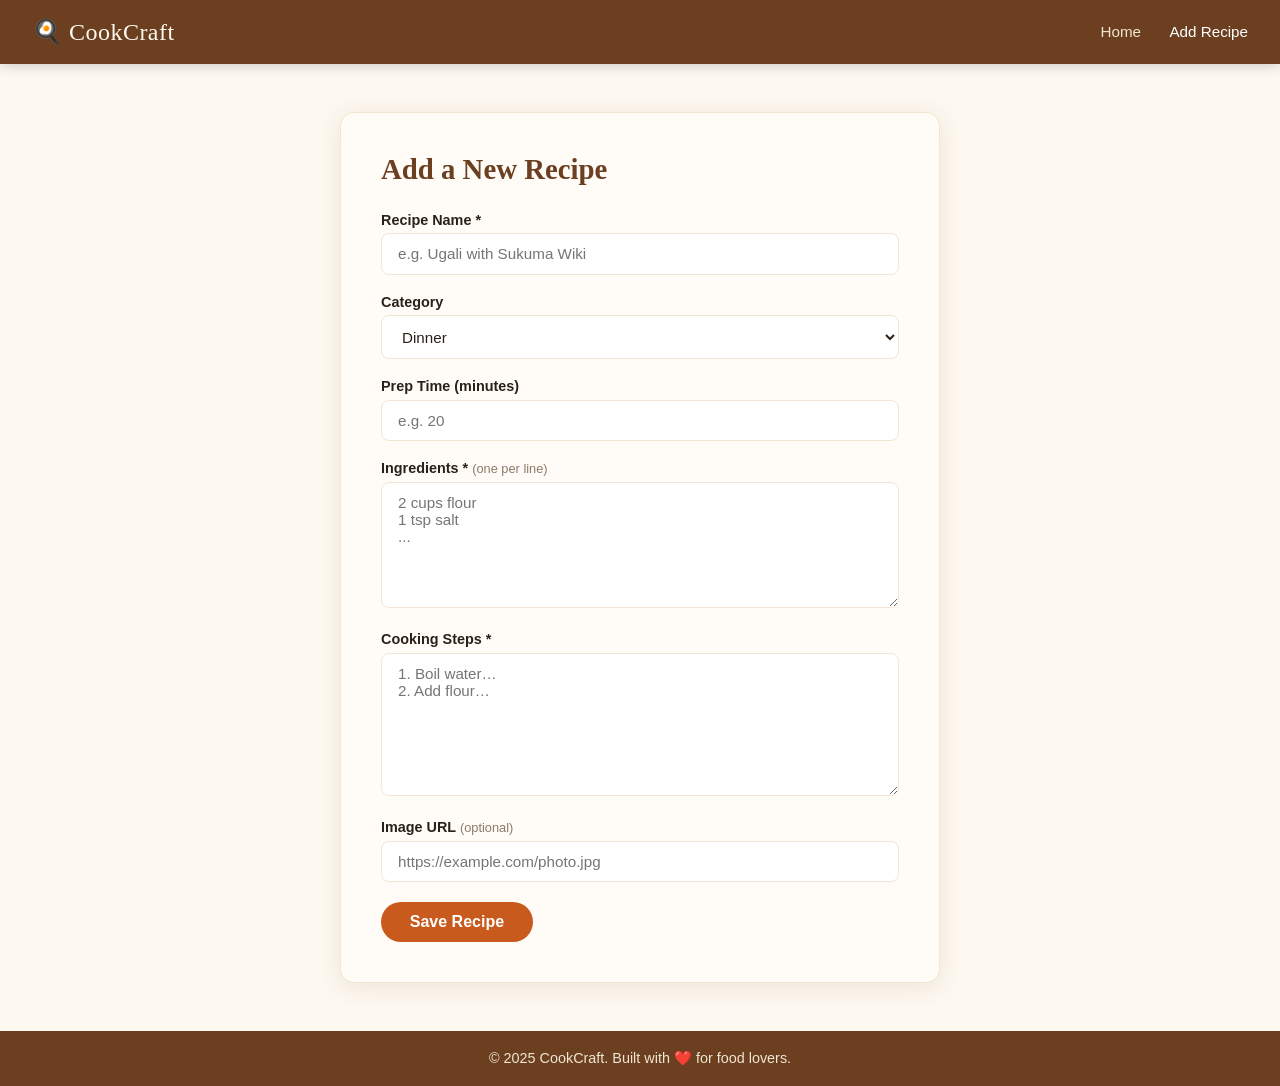
==== add-recipe.html @ be3c9320 "first commit" ====
<!DOCTYPE html>
<html lang="en">
<head>
  <meta charset="UTF-8" />
  <meta name="viewport" content="width=device-width, initial-scale=1.0"/>
  <title>Add Recipe – CookCraft</title>
  <link rel="stylesheet" href="style.css"/>
</head>
<body>

  <header>
    <div class="logo">🍳 CookCraft</div>
    <nav>
      <a href="index.html">Home</a>
      <a href="add-recipe.html" class="active">Add Recipe</a>
    </nav>
  </header>

  <main class="form-page">
    <div class="form-card">
      <h2>Add a New Recipe</h2>

      <div id="formMsg" class="form-msg hidden"></div>

      <div class="field">
        <label for="title">Recipe Name *</label>
        <input type="text" id="title" placeholder="e.g. Ugali with Sukuma Wiki"/>
      </div>

      <div class="field">
        <label for="category">Category</label>
        <select id="category">
          <option value="Breakfast">Breakfast</option>
          <option value="Lunch">Lunch</option>
          <option value="Dinner" selected>Dinner</option>
          <option value="Snack">Snack</option>
          <option value="Dessert">Dessert</option>
        </select>
      </div>

      <div class="field">
        <label for="prep">Prep Time (minutes)</label>
        <input type="number" id="prep" placeholder="e.g. 20" min="1"/>
      </div>

      <div class="field">
        <label for="ingredients">Ingredients * <span class="hint">(one per line)</span></label>
        <textarea id="ingredients" rows="6" placeholder="2 cups flour&#10;1 tsp salt&#10;..."></textarea>
      </div>

      <div class="field">
        <label for="steps">Cooking Steps *</label>
        <textarea id="steps" rows="7" placeholder="1. Boil water…&#10;2. Add flour…"></textarea>
      </div>

      <div class="field">
        <label for="imageUrl">Image URL <span class="hint">(optional)</span></label>
        <input type="url" id="imageUrl" placeholder="https://example.com/photo.jpg"/>
      </div>

      <button class="btn-primary" onclick="submitRecipe()">Save Recipe</button>
    </div>
  </main>

  <footer>
    <p>&copy; 2025 CookCraft. Built with ❤️ for food lovers.</p>
  </footer>

  <script src="app.js"></script>
</body>
</html>
---- style.css ----
/* ── Reset & Base ─────────────────────────────────── */
*, *::before, *::after { box-sizing: border-box; margin: 0; padding: 0; }

@import url('https://fonts.googleapis.com/css2?family=Playfair+Display:wght@600;700&family=DM+Sans:wght@400;500&display=swap');

:root {
  --cream:   #FDF8F0;
  --sand:    #F0E6D3;
  --brown:   #6B3F1F;
  --spice:   #C85A1E;
  --herb:    #3A7D44;
  --charcoal:#2A2118;
  --muted:   #8C7B69;
  --card-bg: #FFFCF7;
  --radius:  14px;
  --shadow:  0 4px 24px rgba(107,63,31,.10);
}

body {
  font-family: 'DM Sans', sans-serif;
  background: var(--cream);
  color: var(--charcoal);
  min-height: 100vh;
  display: flex;
  flex-direction: column;
}

/* ── Header ───────────────────────────────────────── */
header {
  background: var(--brown);
  padding: 0 2rem;
  display: flex;
  align-items: center;
  justify-content: space-between;
  height: 64px;
  position: sticky;
  top: 0;
  z-index: 100;
  box-shadow: 0 2px 12px rgba(0,0,0,.18);
}

.logo {
  font-family: 'Playfair Display', serif;
  font-size: 1.5rem;
  color: var(--cream);
  letter-spacing: .02em;
}

nav a {
  color: var(--sand);
  text-decoration: none;
  margin-left: 1.5rem;
  font-size: .95rem;
  font-weight: 500;
  transition: color .2s;
}
nav a:hover, nav a.active { color: #fff; }

/* ── Hero ─────────────────────────────────────────── */
.hero {
  text-align: center;
  padding: 4rem 1.5rem 2.5rem;
  background: linear-gradient(135deg, #FDF8F0 0%, #F5E9D5 100%);
  border-bottom: 2px solid var(--sand);
}

.hero h1 {
  font-family: 'Playfair Display', serif;
  font-size: clamp(2rem, 5vw, 3.2rem);
  color: var(--brown);
  margin-bottom: .6rem;
}

.hero p {
  color: var(--muted);
  font-size: 1.1rem;
  margin-bottom: 1.6rem;
}

/* ── Buttons ──────────────────────────────────────── */
.btn-primary {
  display: inline-block;
  background: var(--spice);
  color: #fff;
  padding: .7rem 1.8rem;
  border-radius: 50px;
  text-decoration: none;
  font-weight: 600;
  font-size: 1rem;
  border: none;
  cursor: pointer;
  transition: background .2s, transform .15s;
}
.btn-primary:hover { background: #a6481a; transform: translateY(-2px); }

.btn-delete {
  background: transparent;
  border: 1px solid #d9534f;
  color: #d9534f;
  padding: .45rem 1.2rem;
  border-radius: 50px;
  cursor: pointer;
  font-size: .9rem;
  font-weight: 500;
  transition: all .2s;
}
.btn-delete:hover { background: #d9534f; color: #fff; }

/* ── Search ───────────────────────────────────────── */
.search-bar {
  display: flex;
  justify-content: center;
  padding: 1.8rem 1.5rem 1rem;
}

.search-bar input {
  width: 100%;
  max-width: 520px;
  padding: .75rem 1.2rem;
  border: 2px solid var(--sand);
  border-radius: 50px;
  font-size: 1rem;
  font-family: 'DM Sans', sans-serif;
  background: #fff;
  outline: none;
  transition: border-color .2s;
}
.search-bar input:focus { border-color: var(--spice); }

/* ── Recipe Grid ──────────────────────────────────── */
.recipe-grid {
  display: grid;
  grid-template-columns: repeat(auto-fill, minmax(280px, 1fr));
  gap: 1.5rem;
  padding: 1rem 2rem 3rem;
  max-width: 1100px;
  margin: 0 auto;
  width: 100%;
}

/* ── Recipe Card ──────────────────────────────────── */
.card {
  background: var(--card-bg);
  border-radius: var(--radius);
  box-shadow: var(--shadow);
  overflow: hidden;
  cursor: pointer;
  transition: transform .2s, box-shadow .2s;
  border: 1px solid var(--sand);
}
.card:hover { transform: translateY(-4px); box-shadow: 0 8px 32px rgba(107,63,31,.15); }

.card-img {
  width: 100%;
  height: 180px;
  object-fit: cover;
  background: var(--sand);
  display: flex;
  align-items: center;
  justify-content: center;
  font-size: 3.5rem;
}

.card-img img { width: 100%; height: 100%; object-fit: cover; }

.card-body { padding: 1rem 1.2rem 1.2rem; }

.card-cat {
  display: inline-block;
  background: var(--sand);
  color: var(--brown);
  font-size: .75rem;
  font-weight: 600;
  text-transform: uppercase;
  letter-spacing: .06em;
  padding: .2rem .7rem;
  border-radius: 50px;
  margin-bottom: .5rem;
}

.card-title {
  font-family: 'Playfair Display', serif;
  font-size: 1.15rem;
  color: var(--charcoal);
  margin-bottom: .3rem;
}

.card-meta {
  color: var(--muted);
  font-size: .85rem;
}

/* ── Form Page ────────────────────────────────────── */
.form-page {
  display: flex;
  justify-content: center;
  padding: 3rem 1.5rem;
}

.form-card {
  background: var(--card-bg);
  border-radius: var(--radius);
  box-shadow: var(--shadow);
  padding: 2.5rem;
  width: 100%;
  max-width: 600px;
  border: 1px solid var(--sand);
}

.form-card h2 {
  font-family: 'Playfair Display', serif;
  font-size: 1.8rem;
  color: var(--brown);
  margin-bottom: 1.6rem;
}

.field {
  margin-bottom: 1.2rem;
}

.field label {
  display: block;
  font-weight: 600;
  font-size: .9rem;
  margin-bottom: .35rem;
  color: var(--charcoal);
}

.field .hint {
  font-weight: 400;
  color: var(--muted);
  font-size: .8rem;
}

.field input,
.field select,
.field textarea {
  width: 100%;
  padding: .7rem 1rem;
  border: 1.5px solid var(--sand);
  border-radius: 8px;
  font-family: 'DM Sans', sans-serif;
  font-size: .95rem;
  background: #fff;
  color: var(--charcoal);
  transition: border-color .2s;
  outline: none;
  resize: vertical;
}
.field input:focus,
.field select:focus,
.field textarea:focus { border-color: var(--spice); }

.form-msg {
  padding: .75rem 1rem;
  border-radius: 8px;
  margin-bottom: 1.2rem;
  font-size: .9rem;
  font-weight: 500;
}
.form-msg.success { background: #e6f4ea; color: #2d6a37; }
.form-msg.error   { background: #fde8e8; color: #b91c1c; }
.hidden { display: none; }

/* ── Detail Page ──────────────────────────────────── */
.detail-page {
  max-width: 760px;
  margin: 3rem auto;
  padding: 0 1.5rem 3rem;
}

.detail-hero-img {
  width: 100%;
  height: 320px;
  object-fit: cover;
  border-radius: var(--radius);
  margin-bottom: 1.8rem;
  background: var(--sand);
  display: flex;
  align-items: center;
  justify-content: center;
  font-size: 6rem;
}
.detail-hero-img img { width:100%; height:100%; object-fit:cover; border-radius:var(--radius); }

.detail-cat {
  display: inline-block;
  background: var(--spice);
  color: #fff;
  font-size: .78rem;
  font-weight: 700;
  text-transform: uppercase;
  letter-spacing: .08em;
  padding: .25rem .85rem;
  border-radius: 50px;
  margin-bottom: .7rem;
}

.detail-title {
  font-family: 'Playfair Display', serif;
  font-size: clamp(1.8rem, 4vw, 2.6rem);
  color: var(--brown);
  margin-bottom: .4rem;
}

.detail-meta {
  color: var(--muted);
  font-size: .95rem;
  margin-bottom: 2rem;
}

.section-heading {
  font-family: 'Playfair Display', serif;
  font-size: 1.3rem;
  color: var(--charcoal);
  margin-bottom: .8rem;
  padding-bottom: .4rem;
  border-bottom: 2px solid var(--sand);
}

.ingredients-list {
  list-style: none;
  margin-bottom: 2rem;
}
.ingredients-list li {
  padding: .45rem 0;
  border-bottom: 1px dashed var(--sand);
  font-size: .98rem;
  display: flex;
  align-items: center;
  gap: .5rem;
}
.ingredients-list li::before { content: "🌿"; font-size: .8rem; }

.steps-list {
  list-style: none;
  counter-reset: steps;
  margin-bottom: 2rem;
}
.steps-list li {
  counter-increment: steps;
  padding: .7rem 0 .7rem 3rem;
  border-bottom: 1px solid var(--sand);
  font-size: .98rem;
  position: relative;
}
.steps-list li::before {
  content: counter(steps);
  position: absolute;
  left: 0;
  top: .65rem;
  width: 1.8rem;
  height: 1.8rem;
  background: var(--spice);
  color: #fff;
  border-radius: 50%;
  display: flex;
  align-items: center;
  justify-content: center;
  font-size: .8rem;
  font-weight: 700;
}

.detail-actions {
  margin-top: 2rem;
  display: flex;
  gap: 1rem;
}

/* ── Empty State ──────────────────────────────────── */
.empty-state {
  grid-column: 1/-1;
  text-align: center;
  padding: 4rem 1rem;
  color: var(--muted);
}
.empty-state p { font-size: 1.1rem; margin-top: .5rem; }

/* ── Footer ───────────────────────────────────────── */
footer {
  margin-top: auto;
  background: var(--brown);
  color: var(--sand);
  text-align: center;
  padding: 1.2rem;
  font-size: .9rem;
}
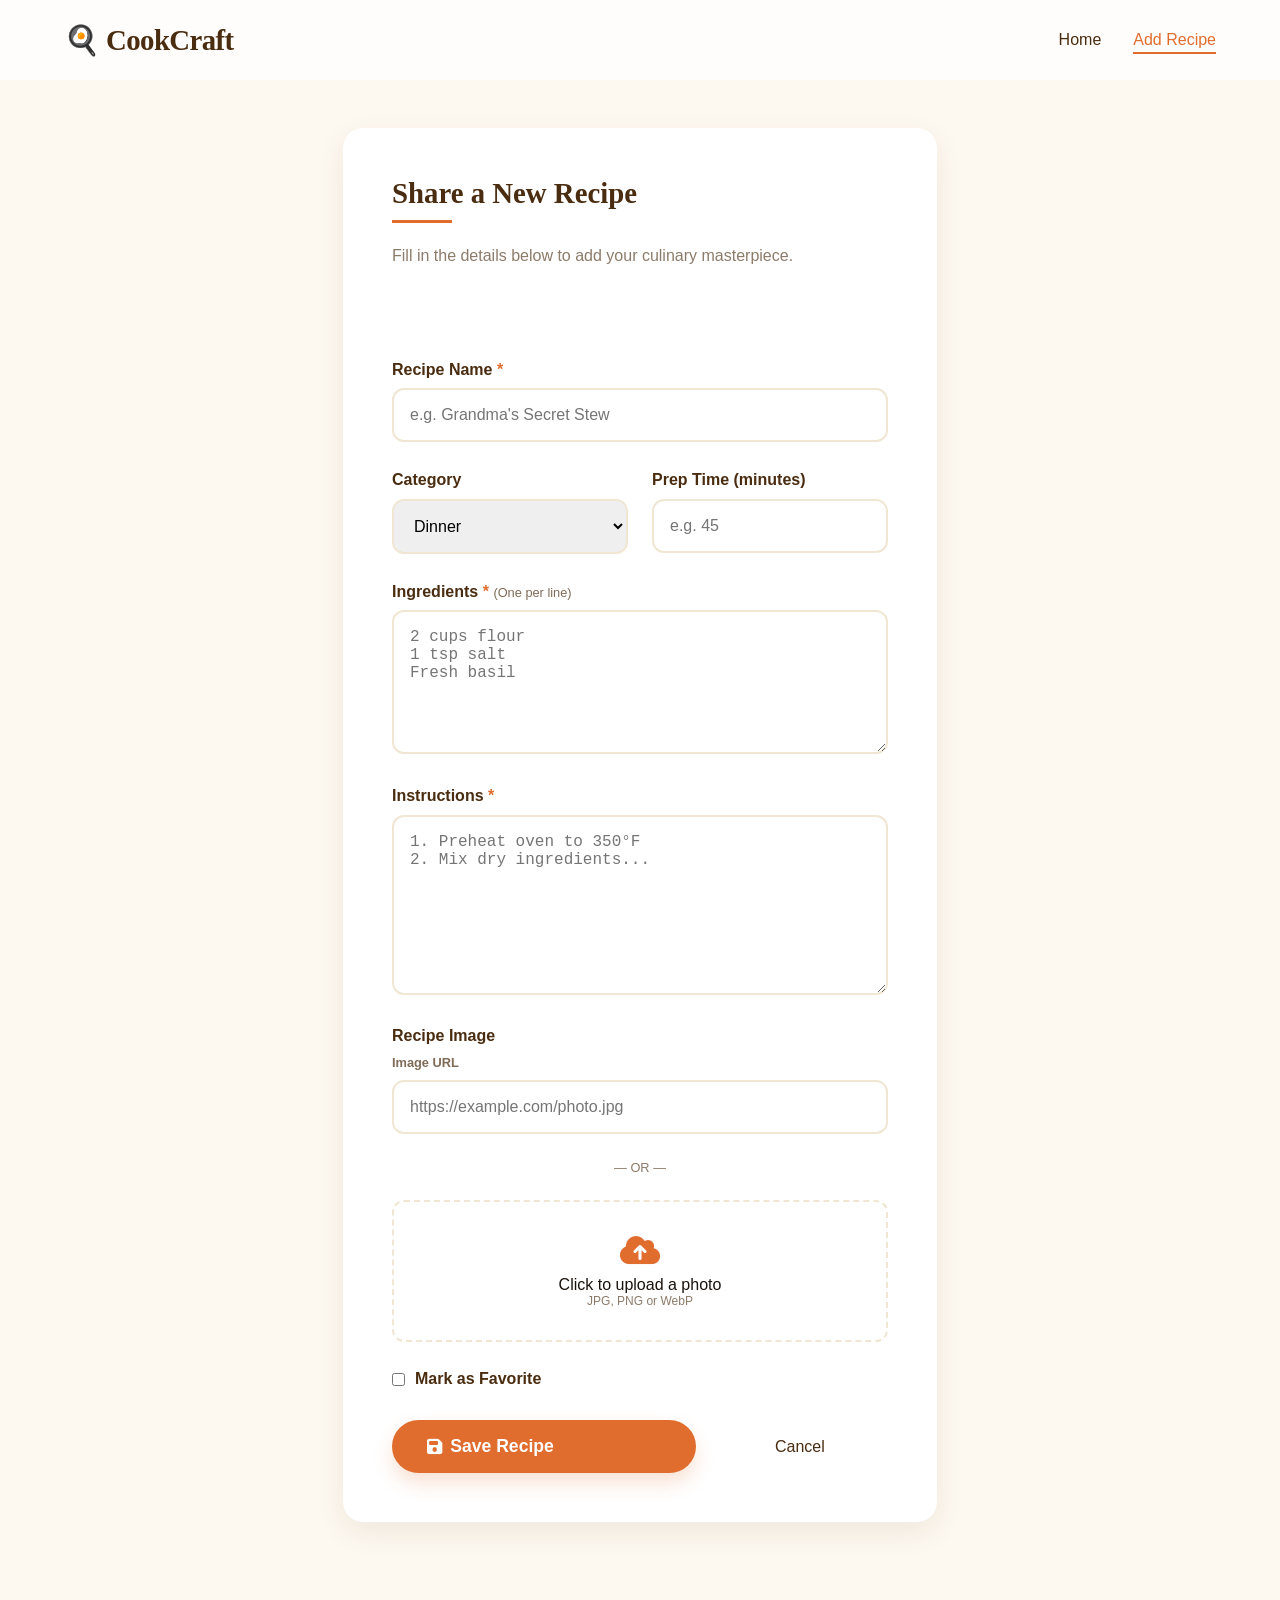
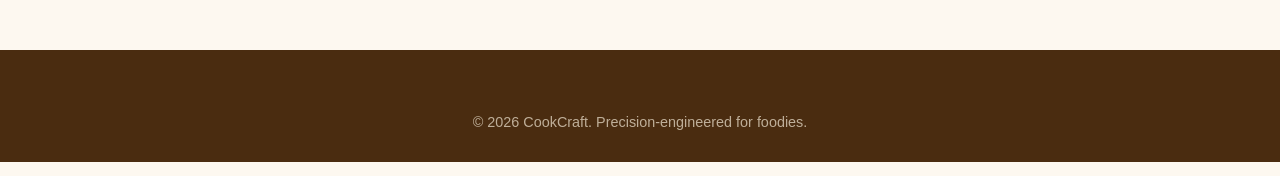
==== commit 924b65f8: "full code" ====
--- a/add-recipe.html
+++ b/add-recipe.html
@@ -3,8 +3,9 @@
 <head>
   <meta charset="UTF-8" />
   <meta name="viewport" content="width=device-width, initial-scale=1.0"/>
-  <title>Add Recipe – CookCraft</title>
+  <title>Create Recipe – CookCraft</title>
   <link rel="stylesheet" href="style.css"/>
+  <link rel="stylesheet" href="https://cdnjs.cloudflare.com/ajax/libs/font-awesome/6.4.0/css/all.min.css" />
 </head>
 <body>
 
@@ -16,56 +17,114 @@
     </nav>
   </header>
 
-  <main class="form-page">
+  <main class="detail-page" style="max-width: 800px;">
     <div class="form-card">
-      <h2>Add a New Recipe</h2>
+      <h2 class="section-heading" id="formTitle">Share a New Recipe</h2>
+      <p style="color: var(--muted); margin-bottom: 2rem;">Fill in the details below to add your culinary masterpiece.</p>
 
-      <div id="formMsg" class="form-msg hidden"></div>
+      <div id="formMsg" class="form-msg hidden" style="margin-bottom: 2rem; padding: 1rem; border-radius: 10px;"></div>
 
-      <div class="field">
-        <label for="title">Recipe Name *</label>
-        <input type="text" id="title" placeholder="e.g. Ugali with Sukuma Wiki"/>
-      </div>
+      <form id="recipeForm" onsubmit="event.preventDefault(); submitRecipe();">
+        <input type="hidden" id="recipeId" value=""/>
 
-      <div class="field">
-        <label for="category">Category</label>
-        <select id="category">
-          <option value="Breakfast">Breakfast</option>
-          <option value="Lunch">Lunch</option>
-          <option value="Dinner" selected>Dinner</option>
-          <option value="Snack">Snack</option>
-          <option value="Dessert">Dessert</option>
-        </select>
-      </div>
+        <div class="field">
+          <label for="title">Recipe Name <span style="color:var(--spice)">*</span></label>
+          <input type="text" id="title" placeholder="e.g. Grandma's Secret Stew" required/>
+        </div>
 
-      <div class="field">
-        <label for="prep">Prep Time (minutes)</label>
-        <input type="number" id="prep" placeholder="e.g. 20" min="1"/>
-      </div>
+        <div style="display: grid; grid-template-columns: 1fr 1fr; gap: 1.5rem;">
+          <div class="field">
+            <label for="category">Category</label>
+            <select id="category">
+              <option value="Breakfast">Breakfast</option>
+              <option value="Lunch">Lunch</option>
+              <option value="Dinner" selected>Dinner</option>
+              <option value="Snack">Snack</option>
+              <option value="Dessert">Dessert</option>
+            </select>
+          </div>
+          <div class="field">
+            <label for="prep">Prep Time (minutes)</label>
+            <input type="number" id="prep" placeholder="e.g. 45" min="1"/>
+          </div>
+        </div>
 
-      <div class="field">
-        <label for="ingredients">Ingredients * <span class="hint">(one per line)</span></label>
-        <textarea id="ingredients" rows="6" placeholder="2 cups flour&#10;1 tsp salt&#10;..."></textarea>
-      </div>
+        <div class="field">
+          <label for="ingredients">Ingredients <span style="color:var(--spice)">*</span> <span style="font-size:0.8rem; font-weight:400; opacity:0.7;">(One per line)</span></label>
+          <textarea id="ingredients" rows="6" placeholder="2 cups flour&#10;1 tsp salt&#10;Fresh basil" required></textarea>
+        </div>
 
-      <div class="field">
-        <label for="steps">Cooking Steps *</label>
-        <textarea id="steps" rows="7" placeholder="1. Boil water…&#10;2. Add flour…"></textarea>
-      </div>
+        <div class="field">
+          <label for="steps">Instructions <span style="color:var(--spice)">*</span></label>
+          <textarea id="steps" rows="8" placeholder="1. Preheat oven to 350°F&#10;2. Mix dry ingredients..." required></textarea>
+        </div>
 
-      <div class="field">
-        <label for="imageUrl">Image URL <span class="hint">(optional)</span></label>
-        <input type="url" id="imageUrl" placeholder="https://example.com/photo.jpg"/>
-      </div>
+        <div class="field">
+          <label>Recipe Image</label>
+          <div style="display: flex; gap: 1rem; flex-direction: column;">
+            <div id="urlInputContainer">
+              <label style="font-size: 0.8rem; opacity: 0.7;">Image URL</label>
+              <input type="url" id="imageUrl" placeholder="https://example.com/photo.jpg"/>
+            </div>
+            
+            <div style="text-align: center; margin: 0.5rem 0;">
+              <span style="font-size: 0.8rem; color: var(--muted);">— OR —</span>
+            </div>
 
-      <button class="btn-primary" onclick="submitRecipe()">Save Recipe</button>
+            <div class="upload-area" onclick="document.getElementById('imageFile').click()">
+              <i class="fa-solid fa-cloud-arrow-up fa-2x" style="color: var(--spice); margin-bottom: 10px;"></i>
+              <p>Click to upload a photo</p>
+              <p style="font-size: 0.75rem; color: var(--muted);">JPG, PNG or WebP</p>
+              <input type="file" id="imageFile" accept="image/*" style="display:none" onchange="previewUpload(this)"/>
+            </div>
+            <div id="uploadPreview" style="display:none; margin-top: 1rem; border-radius: 10px; overflow: hidden; height: 150px; border: 1px solid var(--sand);">
+                <img id="previewImg" src="" style="width:100%; height:100%; object-fit:cover;"/>
+            </div>
+          </div>
+        </div>
+
+        <div class="field" style="display: flex; align-items: center; gap: 10px;">
+          <input type="checkbox" id="favorite" style="width: auto;"/>
+          <label for="favorite" style="margin-bottom: 0;">Mark as Favorite</label>
+        </div>
+
+        <div style="display: flex; gap: 1rem; margin-top: 2rem;">
+          <button type="submit" class="btn-primary" style="flex: 2;">
+            <i class="fa-solid fa-save"></i> <span id="submitBtnText">Save Recipe</span>
+          </button>
+          <a href="index.html" class="btn-secondary" style="flex: 1; text-align: center; text-decoration: none; display: flex; align-items:center; justify-content:center;">Cancel</a>
+        </div>
+      </form>
     </div>
   </main>
 
   <footer>
-    <p>&copy; 2025 CookCraft. Built with ❤️ for food lovers.</p>
+    <p>&copy; 2026 CookCraft. Precision-engineered for foodies.</p>
   </footer>
 
   <script src="app.js"></script>
+  <script>
+    function previewUpload(input) {
+      if (input.files && input.files[0]) {
+        const reader = new FileReader();
+        reader.onload = function(e) {
+          document.getElementById('previewImg').src = e.target.result;
+          document.getElementById('uploadPreview').style.display = 'block';
+          document.getElementById('imageUrl').value = ''; // Clear URL if uploading file
+        }
+        reader.readAsDataURL(input.files[0]);
+      }
+    }
+    
+    // Check if we are in Edit mode
+    const params = new URLSearchParams(window.location.search);
+    const editId = params.get('edit');
+    if (editId) {
+        document.getElementById('formTitle').textContent = 'Refine Your Recipe';
+        document.getElementById('submitBtnText').textContent = 'Update Recipe';
+        document.title = 'Edit Recipe – CookCraft';
+        // Logic to load data is in app.js
+    }
+  </script>
 </body>
 </html>
--- a/style.css
+++ b/style.css
@@ -1,387 +1,473 @@
 /* ── Reset & Base ─────────────────────────────────── */
 *, *::before, *::after { box-sizing: border-box; margin: 0; padding: 0; }
 
-@import url('https://fonts.googleapis.com/css2?family=Playfair+Display:wght@600;700&family=DM+Sans:wght@400;500&display=swap');
+@import url('https://fonts.googleapis.com/css2?family=Outfit:wght@300;400;500;600;700&family=Playfair+Display:wght@600;700;800&display=swap');
 
 :root {
   --cream:   #FDF8F0;
   --sand:    #F0E6D3;
-  --brown:   #6B3F1F;
-  --spice:   #C85A1E;
-  --herb:    #3A7D44;
-  --charcoal:#2A2118;
+  --brown:   #4A2C10;
+  --spice:   #E06C2E;
+  --spice-hover: #C55823;
+  --herb:    #2D6A4F;
+  --charcoal:#1A130D;
   --muted:   #8C7B69;
-  --card-bg: #FFFCF7;
-  --radius:  14px;
-  --shadow:  0 4px 24px rgba(107,63,31,.10);
+  --white:   #ffffff;
+  --glass:   rgba(255, 255, 255, 0.7);
+  --glass-border: rgba(255, 255, 255, 0.4);
+  --radius:  20px;
+  --shadow:  0 10px 30px rgba(74, 44, 16, 0.08);
+  --transition: all 0.3s cubic-bezier(0.4, 0, 0.2, 1);
 }
 
 body {
-  font-family: 'DM Sans', sans-serif;
+  font-family: 'Outfit', sans-serif;
   background: var(--cream);
   color: var(--charcoal);
   min-height: 100vh;
   display: flex;
   flex-direction: column;
-}
+  overflow-x: hidden;
+}
+
+/* ── Custom Scrollbar ────────────────────────────── */
+::-webkit-scrollbar { width: 8px; }
+::-webkit-scrollbar-track { background: var(--cream); }
+::-webkit-scrollbar-thumb { background: var(--sand); border-radius: 10px; }
+::-webkit-scrollbar-thumb:hover { background: var(--muted); }
 
 /* ── Header ───────────────────────────────────────── */
 header {
-  background: var(--brown);
-  padding: 0 2rem;
+  background: var(--glass);
+  backdrop-filter: blur(12px);
+  -webkit-backdrop-filter: blur(12px);
+  padding: 0 5%;
   display: flex;
   align-items: center;
   justify-content: space-between;
-  height: 64px;
+  height: 80px;
   position: sticky;
   top: 0;
-  z-index: 100;
-  box-shadow: 0 2px 12px rgba(0,0,0,.18);
+  z-index: 1000;
+  border-bottom: 1px solid var(--glass-border);
 }
 
 .logo {
   font-family: 'Playfair Display', serif;
-  font-size: 1.5rem;
-  color: var(--cream);
-  letter-spacing: .02em;
-}
-
+  font-size: 1.8rem;
+  font-weight: 800;
+  color: var(--brown);
+  letter-spacing: -0.02em;
+  display: flex;
+  align-items: center;
+  gap: 10px;
+}
+
+nav { display: flex; gap: 2rem; }
 nav a {
-  color: var(--sand);
+  color: var(--brown);
   text-decoration: none;
-  margin-left: 1.5rem;
-  font-size: .95rem;
+  font-size: 1rem;
   font-weight: 500;
-  transition: color .2s;
-}
-nav a:hover, nav a.active { color: #fff; }
+  position: relative;
+  transition: var(--transition);
+}
+nav a::after {
+  content: '';
+  position: absolute;
+  bottom: -5px;
+  left: 0;
+  width: 0;
+  height: 2px;
+  background: var(--spice);
+  transition: var(--transition);
+}
+nav a:hover::after, nav a.active::after { width: 100%; }
+nav a.active { color: var(--spice); }
 
 /* ── Hero ─────────────────────────────────────────── */
 .hero {
   text-align: center;
-  padding: 4rem 1.5rem 2.5rem;
-  background: linear-gradient(135deg, #FDF8F0 0%, #F5E9D5 100%);
-  border-bottom: 2px solid var(--sand);
+  padding: 6rem 10% 4rem;
+  background: radial-gradient(circle at top right, #fff9f0, transparent),
+              radial-gradient(circle at bottom left, #f8ede3, transparent);
+  position: relative;
 }
 
 .hero h1 {
   font-family: 'Playfair Display', serif;
-  font-size: clamp(2rem, 5vw, 3.2rem);
-  color: var(--brown);
-  margin-bottom: .6rem;
+  font-size: clamp(2.5rem, 8vw, 4.5rem);
+  color: var(--brown);
+  line-height: 1.1;
+  margin-bottom: 1.5rem;
+  animation: fadeInDown 0.8s ease-out;
 }
 
 .hero p {
   color: var(--muted);
-  font-size: 1.1rem;
-  margin-bottom: 1.6rem;
+  font-size: 1.25rem;
+  max-width: 600px;
+  margin: 0 auto 2.5rem;
+  animation: fadeIn 1s ease-out 0.3s backwards;
+}
+
+@keyframes fadeInDown {
+  from { opacity: 0; transform: translateY(-30px); }
+  to { opacity: 1; transform: translateY(0); }
+}
+@keyframes fadeIn {
+  from { opacity: 0; }
+  to { opacity: 1; }
 }
 
 /* ── Buttons ──────────────────────────────────────── */
 .btn-primary {
-  display: inline-block;
+  display: inline-flex;
+  align-items: center;
+  gap: 8px;
   background: var(--spice);
-  color: #fff;
-  padding: .7rem 1.8rem;
+  color: var(--white);
+  padding: 1rem 2.2rem;
   border-radius: 50px;
   text-decoration: none;
   font-weight: 600;
-  font-size: 1rem;
+  font-size: 1.1rem;
   border: none;
   cursor: pointer;
-  transition: background .2s, transform .15s;
-}
-.btn-primary:hover { background: #a6481a; transform: translateY(-2px); }
-
-.btn-delete {
+  box-shadow: 0 10px 20px rgba(224, 108, 46, 0.2);
+  transition: var(--transition);
+}
+.btn-primary:hover {
+  background: var(--spice-hover);
+  transform: translateY(-3px);
+  box-shadow: 0 15px 25px rgba(224, 108, 46, 0.3);
+}
+
+.btn-secondary {
+  background: var(--glass);
+  color: var(--brown);
+  padding: 0.8rem 1.8rem;
+  border-radius: 50px;
+  border: 1px solid var(--glass-border);
+  font-weight: 500;
+  cursor: pointer;
+  transition: var(--transition);
+}
+.btn-secondary:hover { background: var(--sand); }
+
+/* ── Controls (Search & Filter) ───────────────────── */
+.controls-container {
+  max-width: 1200px;
+  margin: 0 auto;
+  padding: 0 2rem;
+  display: flex;
+  flex-direction: column;
+  gap: 1.5rem;
+  margin-top: -2rem;
+  position: relative;
+  z-index: 10;
+}
+
+.search-bar {
+  display: flex;
+  background: var(--white);
+  padding: 0.5rem;
+  border-radius: 50px;
+  box-shadow: var(--shadow);
+  border: 1px solid var(--sand);
+  transition: var(--transition);
+}
+.search-bar:focus-within { border-color: var(--spice); transform: translateY(-2px); }
+
+.search-bar input {
+  flex: 1;
+  border: none;
+  padding: 0.8rem 1.5rem;
+  font-size: 1.1rem;
+  outline: none;
   background: transparent;
-  border: 1px solid #d9534f;
-  color: #d9534f;
-  padding: .45rem 1.2rem;
-  border-radius: 50px;
+  font-family: inherit;
+}
+
+.category-filters {
+  display: flex;
+  justify-content: center;
+  gap: 0.8rem;
+  flex-wrap: wrap;
+}
+
+.filter-btn {
+  background: var(--white);
+  border: 1px solid var(--sand);
+  padding: 0.6rem 1.2rem;
+  border-radius: 30px;
+  font-size: 0.95rem;
+  font-weight: 500;
   cursor: pointer;
-  font-size: .9rem;
-  font-weight: 500;
-  transition: all .2s;
-}
-.btn-delete:hover { background: #d9534f; color: #fff; }
-
-/* ── Search ───────────────────────────────────────── */
-.search-bar {
-  display: flex;
-  justify-content: center;
-  padding: 1.8rem 1.5rem 1rem;
-}
-
-.search-bar input {
-  width: 100%;
-  max-width: 520px;
-  padding: .75rem 1.2rem;
-  border: 2px solid var(--sand);
-  border-radius: 50px;
-  font-size: 1rem;
-  font-family: 'DM Sans', sans-serif;
-  background: #fff;
-  outline: none;
-  transition: border-color .2s;
-}
-.search-bar input:focus { border-color: var(--spice); }
+  transition: var(--transition);
+  color: var(--muted);
+}
+.filter-btn:hover { background: var(--sand); color: var(--brown); }
+.filter-btn.active {
+  background: var(--brown);
+  color: var(--white);
+  border-color: var(--brown);
+}
 
 /* ── Recipe Grid ──────────────────────────────────── */
 .recipe-grid {
   display: grid;
-  grid-template-columns: repeat(auto-fill, minmax(280px, 1fr));
-  gap: 1.5rem;
-  padding: 1rem 2rem 3rem;
-  max-width: 1100px;
+  grid-template-columns: repeat(auto-fill, minmax(320px, 1fr));
+  gap: 2.5rem;
+  padding: 4rem 5%;
+  max-width: 1400px;
   margin: 0 auto;
   width: 100%;
 }
 
 /* ── Recipe Card ──────────────────────────────────── */
 .card {
-  background: var(--card-bg);
+  background: var(--white);
   border-radius: var(--radius);
+  overflow: hidden;
   box-shadow: var(--shadow);
-  overflow: hidden;
-  cursor: pointer;
-  transition: transform .2s, box-shadow .2s;
-  border: 1px solid var(--sand);
-}
-.card:hover { transform: translateY(-4px); box-shadow: 0 8px 32px rgba(107,63,31,.15); }
+  transition: var(--transition);
+  border: 1px solid var(--glass-border);
+  position: relative;
+  display: flex;
+  flex-direction: column;
+}
+.card:hover { transform: translateY(-10px); box-shadow: 0 20px 40px rgba(74, 44, 16, 0.12); }
 
 .card-img {
   width: 100%;
-  height: 180px;
+  height: 220px;
+  overflow: hidden;
+  background: var(--sand);
+  position: relative;
+}
+.card-img img {
+  width: 100%;
+  height: 100%;
   object-fit: cover;
-  background: var(--sand);
+  transition: transform 0.5s ease;
+}
+.card:hover .card-img img { transform: scale(1.08); }
+
+.favorite-btn {
+  position: absolute;
+  top: 15px;
+  right: 15px;
+  background: rgba(255, 255, 255, 0.8);
+  backdrop-filter: blur(5px);
+  width: 40px;
+  height: 40px;
+  border-radius: 50%;
   display: flex;
   align-items: center;
   justify-content: center;
-  font-size: 3.5rem;
-}
-
-.card-img img { width: 100%; height: 100%; object-fit: cover; }
-
-.card-body { padding: 1rem 1.2rem 1.2rem; }
+  border: none;
+  cursor: pointer;
+  z-index: 5;
+  transition: var(--transition);
+  font-size: 1.2rem;
+  color: var(--muted);
+}
+.favorite-btn:hover { transform: scale(1.1); background: #fff; }
+.favorite-btn.active { color: #e74c3c; }
+
+.card-body { padding: 1.5rem; flex-grow: 1; }
 
 .card-cat {
-  display: inline-block;
-  background: var(--sand);
-  color: var(--brown);
-  font-size: .75rem;
-  font-weight: 600;
+  font-size: 0.75rem;
+  font-weight: 700;
   text-transform: uppercase;
-  letter-spacing: .06em;
-  padding: .2rem .7rem;
-  border-radius: 50px;
-  margin-bottom: .5rem;
+  color: var(--spice);
+  letter-spacing: 0.1em;
+  margin-bottom: 0.5rem;
+  display: block;
 }
 
 .card-title {
   font-family: 'Playfair Display', serif;
-  font-size: 1.15rem;
-  color: var(--charcoal);
-  margin-bottom: .3rem;
+  font-size: 1.4rem;
+  color: var(--brown);
+  margin-bottom: 0.8rem;
+  line-height: 1.2;
 }
 
 .card-meta {
+  display: flex;
+  align-items: center;
+  gap: 15px;
   color: var(--muted);
-  font-size: .85rem;
-}
-
-/* ── Form Page ────────────────────────────────────── */
-.form-page {
-  display: flex;
-  justify-content: center;
-  padding: 3rem 1.5rem;
-}
-
-.form-card {
-  background: var(--card-bg);
+  font-size: 0.9rem;
+}
+
+/* ── Detail Page ──────────────────────────────────── */
+.detail-page {
+  max-width: 1000px;
+  margin: 3rem auto;
+  padding: 0 5% 5rem;
+}
+
+.detail-header {
+  display: grid;
+  grid-template-columns: 1fr 1fr;
+  gap: 3rem;
+  margin-bottom: 4rem;
+}
+
+@media (max-width: 768px) {
+  .detail-header { grid-template-columns: 1fr; }
+}
+
+.detail-img-container {
   border-radius: var(--radius);
+  overflow: hidden;
   box-shadow: var(--shadow);
-  padding: 2.5rem;
-  width: 100%;
-  max-width: 600px;
+  height: 400px;
+  background: var(--sand);
+}
+.detail-img-container img { width: 100%; height: 100%; object-fit: cover; }
+
+.detail-info { display: flex; flex-direction: column; justify-content: center; }
+
+.detail-cat {
+  color: var(--spice);
+  font-weight: 700;
+  text-transform: uppercase;
+  letter-spacing: 0.15em;
+  font-size: 0.85rem;
+  margin-bottom: 1rem;
+}
+
+.detail-title {
+  font-family: 'Playfair Display', serif;
+  font-size: clamp(2rem, 5vw, 3.5rem);
+  color: var(--brown);
+  margin-bottom: 1.5rem;
+  line-height: 1.1;
+}
+
+.detail-meta-box {
+  display: flex;
+  gap: 2rem;
+  padding: 1.5rem;
+  background: var(--white);
+  border-radius: 15px;
   border: 1px solid var(--sand);
-}
-
-.form-card h2 {
+  margin-bottom: 2rem;
+}
+
+.meta-item { display: flex; flex-direction: column; }
+.meta-label { font-size: 0.75rem; color: var(--muted); text-transform: uppercase; margin-bottom: 0.3rem; }
+.meta-value { font-weight: 600; color: var(--brown); }
+
+.detail-grid {
+  display: grid;
+  grid-template-columns: 1fr 1.5fr;
+  gap: 4rem;
+}
+
+@media (max-width: 768px) {
+  .detail-grid { grid-template-columns: 1fr; gap: 3rem; }
+}
+
+.section-heading {
   font-family: 'Playfair Display', serif;
   font-size: 1.8rem;
   color: var(--brown);
-  margin-bottom: 1.6rem;
-}
-
-.field {
-  margin-bottom: 1.2rem;
-}
-
+  margin-bottom: 1.5rem;
+  position: relative;
+  padding-bottom: 0.8rem;
+}
+.section-heading::after {
+  content: '';
+  position: absolute;
+  bottom: 0;
+  left: 0;
+  width: 60px;
+  height: 3px;
+  background: var(--spice);
+}
+
+.ingredients-list { list-style: none; }
+.ingredients-list li {
+  padding: 1rem 0;
+  border-bottom: 1px solid var(--sand);
+  display: flex;
+  align-items: center;
+  gap: 12px;
+}
+.ingredients-list li i { color: var(--herb); }
+
+.steps-list { list-style: none; counter-reset: step-counter; }
+.steps-list li {
+  counter-increment: step-counter;
+  position: relative;
+  padding: 1.5rem 0 1.5rem 4rem;
+  border-bottom: 1px solid var(--sand);
+}
+.steps-list li::before {
+  content: counter(step-counter);
+  position: absolute;
+  left: 0;
+  top: 1.2rem;
+  width: 2.5rem;
+  height: 2.5rem;
+  background: var(--brown);
+  color: var(--white);
+  border-radius: 50%;
+  display: flex;
+  align-items: center;
+  justify-content: center;
+  font-weight: 700;
+}
+
+/* ── Form Styling ─────────────────────────────────── */
+.form-card {
+  background: var(--white);
+  border-radius: var(--radius);
+  padding: 3rem;
+  box-shadow: var(--shadow);
+  border: 1px solid var(--glass-border);
+}
+
+.field { margin-bottom: 1.8rem; }
 .field label {
   display: block;
   font-weight: 600;
-  font-size: .9rem;
-  margin-bottom: .35rem;
-  color: var(--charcoal);
-}
-
-.field .hint {
-  font-weight: 400;
-  color: var(--muted);
-  font-size: .8rem;
-}
-
-.field input,
-.field select,
-.field textarea {
+  margin-bottom: 0.6rem;
+  color: var(--brown);
+}
+.field input, .field select, .field textarea {
   width: 100%;
-  padding: .7rem 1rem;
-  border: 1.5px solid var(--sand);
-  border-radius: 8px;
-  font-family: 'DM Sans', sans-serif;
-  font-size: .95rem;
-  background: #fff;
-  color: var(--charcoal);
-  transition: border-color .2s;
+  padding: 1rem;
+  border: 2px solid var(--sand);
+  border-radius: 12px;
+  font-size: 1rem;
   outline: none;
-  resize: vertical;
-}
-.field input:focus,
-.field select:focus,
-.field textarea:focus { border-color: var(--spice); }
-
-.form-msg {
-  padding: .75rem 1rem;
-  border-radius: 8px;
-  margin-bottom: 1.2rem;
-  font-size: .9rem;
-  font-weight: 500;
-}
-.form-msg.success { background: #e6f4ea; color: #2d6a37; }
-.form-msg.error   { background: #fde8e8; color: #b91c1c; }
-.hidden { display: none; }
-
-/* ── Detail Page ──────────────────────────────────── */
-.detail-page {
-  max-width: 760px;
-  margin: 3rem auto;
-  padding: 0 1.5rem 3rem;
-}
-
-.detail-hero-img {
-  width: 100%;
-  height: 320px;
-  object-fit: cover;
-  border-radius: var(--radius);
-  margin-bottom: 1.8rem;
-  background: var(--sand);
-  display: flex;
-  align-items: center;
-  justify-content: center;
-  font-size: 6rem;
-}
-.detail-hero-img img { width:100%; height:100%; object-fit:cover; border-radius:var(--radius); }
-
-.detail-cat {
-  display: inline-block;
-  background: var(--spice);
-  color: #fff;
-  font-size: .78rem;
-  font-weight: 700;
-  text-transform: uppercase;
-  letter-spacing: .08em;
-  padding: .25rem .85rem;
-  border-radius: 50px;
-  margin-bottom: .7rem;
-}
-
-.detail-title {
-  font-family: 'Playfair Display', serif;
-  font-size: clamp(1.8rem, 4vw, 2.6rem);
-  color: var(--brown);
-  margin-bottom: .4rem;
-}
-
-.detail-meta {
-  color: var(--muted);
-  font-size: .95rem;
-  margin-bottom: 2rem;
-}
-
-.section-heading {
-  font-family: 'Playfair Display', serif;
-  font-size: 1.3rem;
-  color: var(--charcoal);
-  margin-bottom: .8rem;
-  padding-bottom: .4rem;
-  border-bottom: 2px solid var(--sand);
-}
-
-.ingredients-list {
-  list-style: none;
-  margin-bottom: 2rem;
-}
-.ingredients-list li {
-  padding: .45rem 0;
-  border-bottom: 1px dashed var(--sand);
-  font-size: .98rem;
-  display: flex;
-  align-items: center;
-  gap: .5rem;
-}
-.ingredients-list li::before { content: "🌿"; font-size: .8rem; }
-
-.steps-list {
-  list-style: none;
-  counter-reset: steps;
-  margin-bottom: 2rem;
-}
-.steps-list li {
-  counter-increment: steps;
-  padding: .7rem 0 .7rem 3rem;
-  border-bottom: 1px solid var(--sand);
-  font-size: .98rem;
-  position: relative;
-}
-.steps-list li::before {
-  content: counter(steps);
-  position: absolute;
-  left: 0;
-  top: .65rem;
-  width: 1.8rem;
-  height: 1.8rem;
-  background: var(--spice);
-  color: #fff;
-  border-radius: 50%;
-  display: flex;
-  align-items: center;
-  justify-content: center;
-  font-size: .8rem;
-  font-weight: 700;
-}
-
-.detail-actions {
-  margin-top: 2rem;
-  display: flex;
-  gap: 1rem;
-}
-
-/* ── Empty State ──────────────────────────────────── */
-.empty-state {
-  grid-column: 1/-1;
+  transition: var(--transition);
+}
+.field input:focus, .field textarea:focus { border-color: var(--spice); }
+
+.upload-area {
+  border: 2px dashed var(--sand);
+  border-radius: 12px;
+  padding: 2rem;
   text-align: center;
-  padding: 4rem 1rem;
-  color: var(--muted);
-}
-.empty-state p { font-size: 1.1rem; margin-top: .5rem; }
+  cursor: pointer;
+  transition: var(--transition);
+}
+.upload-area:hover { border-color: var(--spice); background: var(--cream); }
 
 /* ── Footer ───────────────────────────────────────── */
 footer {
   margin-top: auto;
   background: var(--brown);
   color: var(--sand);
+  padding: 4rem 5% 2rem;
   text-align: center;
-  padding: 1.2rem;
-  font-size: .9rem;
-}
+}
+footer p { opacity: 0.7; font-size: 0.9rem; }
